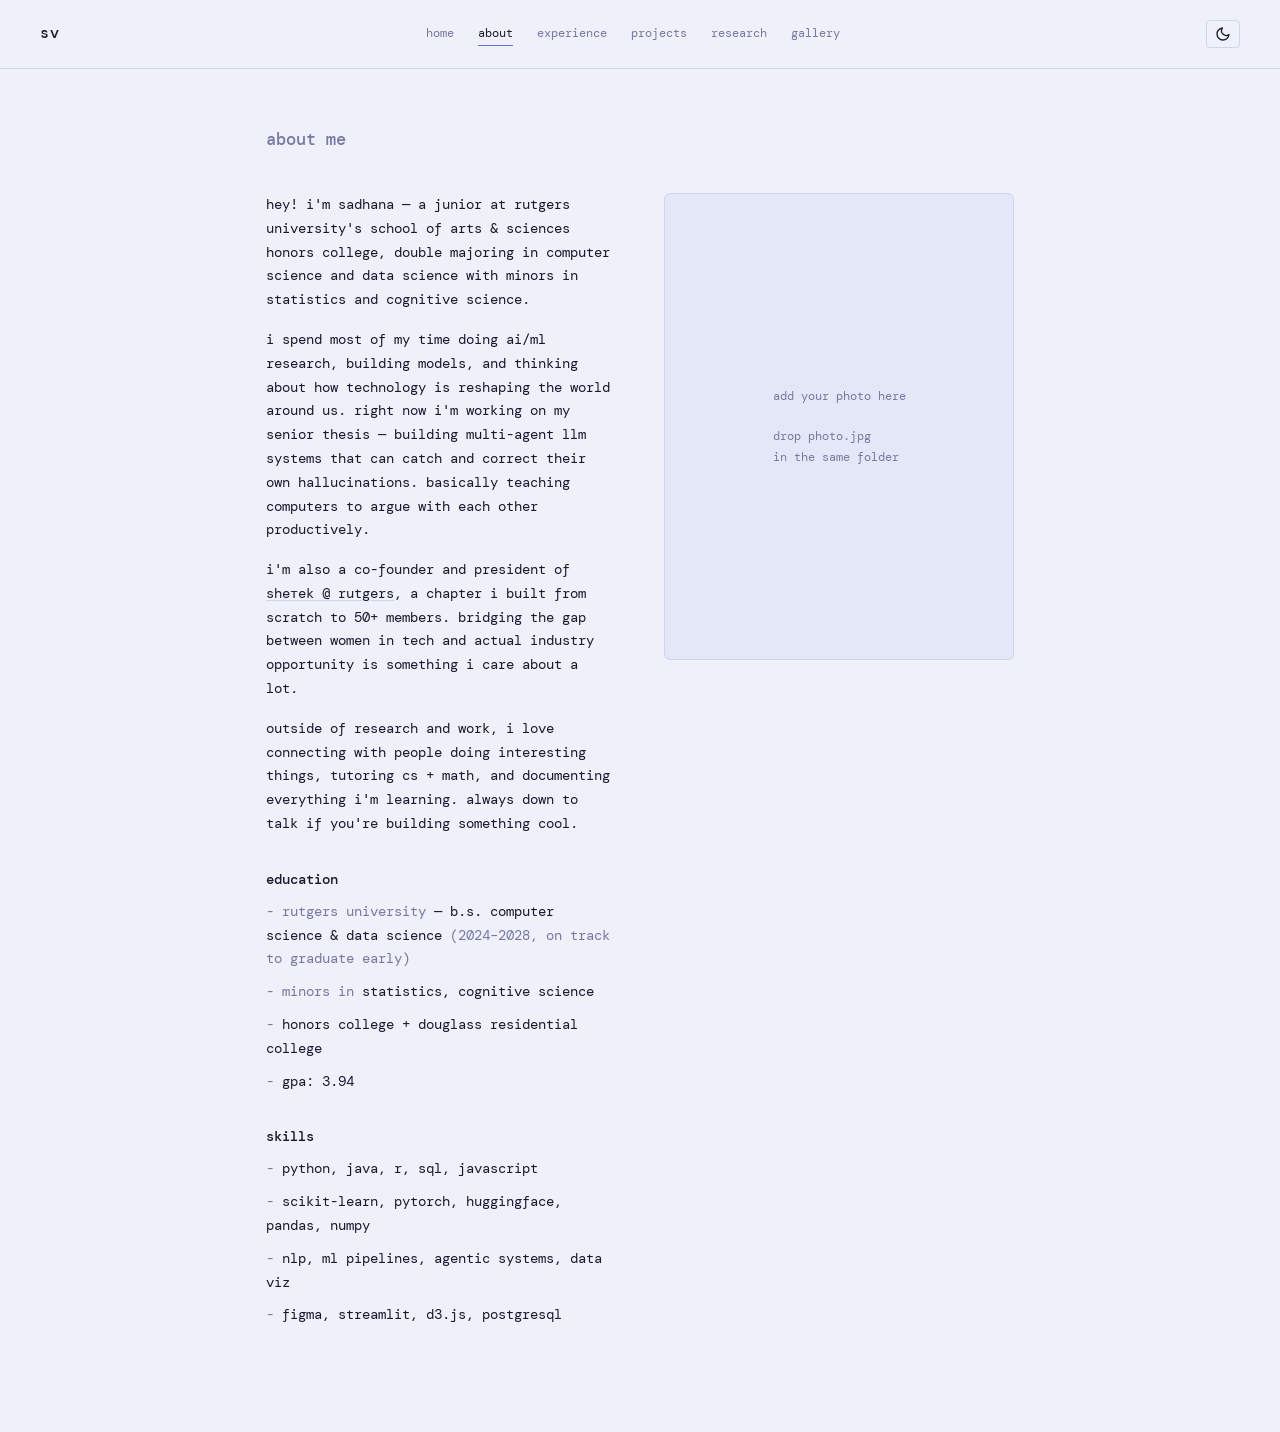
==== about.html @ 6a2e62a0 "Add files via upload" ====
<!DOCTYPE html>
<html lang="en" data-theme="light">
<head>
    <meta charset="UTF-8">
    <meta name="viewport" content="width=device-width, initial-scale=1.0">
    <title>about — sadhana vasanthakumar</title>
    <link rel="preconnect" href="https://fonts.googleapis.com">
    <link rel="preconnect" href="https://fonts.gstatic.com" crossorigin>
    <link href="https://fonts.googleapis.com/css2?family=DM+Mono:ital,wght@0,300;0,400;0,500;1,300;1,400&family=DM+Sans:ital,opsz,wght@0,9..40,300;0,9..40,400;1,9..40,300&display=swap" rel="stylesheet">
    <link rel="stylesheet" href="style.css">
</head>
<body>
    <nav>
        <div class="nav-left">
            <a href="index.html" class="nav-name">sv</a>
        </div>
        <div class="nav-links">
            <a href="index.html">home</a>
            <a href="about.html" class="active">about</a>
            <a href="experience.html">experience</a>
            <a href="projects.html">projects</a>
            <a href="research.html">research</a>
            <a href="gallery.html">gallery</a>
        </div>
        <button class="theme-toggle" onclick="toggleTheme()" aria-label="toggle dark mode">
            <svg id="moon-icon" xmlns="http://www.w3.org/2000/svg" width="16" height="16" viewBox="0 0 24 24" fill="none" stroke="currentColor" stroke-width="2" stroke-linecap="round" stroke-linejoin="round"><path d="M21 12.79A9 9 0 1 1 11.21 3 7 7 0 0 0 21 12.79z"></path></svg>
            <svg id="sun-icon" xmlns="http://www.w3.org/2000/svg" width="16" height="16" viewBox="0 0 24 24" fill="none" stroke="currentColor" stroke-width="2" stroke-linecap="round" stroke-linejoin="round" style="display:none"><circle cx="12" cy="12" r="5"></circle><line x1="12" y1="1" x2="12" y2="3"></line><line x1="12" y1="21" x2="12" y2="23"></line><line x1="4.22" y1="4.22" x2="5.64" y2="5.64"></line><line x1="18.36" y1="18.36" x2="19.78" y2="19.78"></line><line x1="1" y1="12" x2="3" y2="12"></line><line x1="21" y1="12" x2="23" y2="12"></line><line x1="4.22" y1="19.78" x2="5.64" y2="18.36"></line><line x1="18.36" y1="5.64" x2="19.78" y2="4.22"></line></svg>
        </button>
    </nav>

    <div class="page-main">
        <p class="page-title">about me</p>

        <div class="about-grid">
            <div class="about-text">
                <p>
                    hey! i'm sadhana — a junior at rutgers university's school of arts & sciences honors college, double majoring in computer science and data science with minors in statistics and cognitive science.
                </p>
                <p>
                    i spend most of my time doing ai/ml research, building models, and thinking about how technology is reshaping the world around us. right now i'm working on my senior thesis — building multi-agent llm systems that can catch and correct their own hallucinations. basically teaching computers to argue with each other productively.
                </p>
                <p>
                    i'm also a co-founder and president of <a href="https://shetek.org" target="_blank" rel="noopener">sheтek @ rutgers</a>, a chapter i built from scratch to 50+ members. bridging the gap between women in tech and actual industry opportunity is something i care about a lot.
                </p>
                <p>
                    outside of research and work, i love connecting with people doing interesting things, tutoring cs + math, and documenting everything i'm learning. always down to talk if you're building something cool.
                </p>

                <h2>education</h2>
                <ul>
                    <li><span class="dim">rutgers university</span> — b.s. computer science & data science <span class="dim">(2024–2028, on track to graduate early)</span></li>
                    <li><span class="dim">minors in</span> statistics, cognitive science</li>
                    <li>honors college + douglass residential college</li>
                    <li>gpa: 3.94</li>
                </ul>

                <h2>skills</h2>
                <ul>
                    <li>python, java, r, sql, javascript</li>
                    <li>scikit-learn, pytorch, huggingface, pandas, numpy</li>
                    <li>nlp, ml pipelines, agentic systems, data viz</li>
                    <li>figma, streamlit, d3.js, postgresql</li>
                </ul>
            </div>

            <div>
                <div class="about-photo">
                    <!-- replace src with your actual photo path -->
                    <span>add your photo here<br><br>drop photo.jpg<br>in the same folder</span>
                </div>
            </div>
        </div>
    </div>

    <script src="theme.js"></script>
</body>
</html>
---- style.css ----
/* ===== TOKENS ===== */
:root {
    --bg: #EEF0FA;
    --bg-secondary: #E4E7F7;
    --fg: #1a1a2e;
    --dim: #7878a0;
    --link: #1a1a2e;
    --accent: #6B6FD4;
    --hover-bg: #1a1a2e;
    --hover-fg: #EEF0FA;
    --border: #d0d4ee;
    --font-mono: 'DM Mono', 'Menlo', monospace;
    --font-sans: 'DM Sans', sans-serif;
    --tag-bg: #dde0f5;
}

[data-theme="dark"] {
    --bg: #181827;
    --bg-secondary: #22223a;
    --fg: #e8eaf6;
    --dim: #8080aa;
    --link: #e8eaf6;
    --accent: #9b9ef0;
    --hover-bg: #e8eaf6;
    --hover-fg: #181827;
    --border: #2e2e4a;
    --tag-bg: #2a2a44;
}

/* ===== RESET ===== */
*, *::before, *::after { box-sizing: border-box; }

html { font-size: 16px; height: 100%; scroll-behavior: smooth; }

body {
    background: var(--bg);
    color: var(--fg);
    font-family: var(--font-mono);
    font-size: clamp(0.72rem, 1.4vw, 0.88rem);
    line-height: 1.7;
    margin: 0;
    padding: 0;
    transition: background 0.3s ease, color 0.3s ease;
}

/* ===== NAV ===== */
nav {
    display: flex;
    align-items: center;
    justify-content: space-between;
    padding: 1.25rem 2.5rem;
    border-bottom: 1px solid var(--border);
    position: sticky;
    top: 0;
    background: var(--bg);
    z-index: 100;
    transition: background 0.3s ease;
}

.nav-name {
    font-weight: 500;
    font-size: 0.95rem;
    letter-spacing: 0.05em;
    color: var(--fg);
    text-decoration: none;
}

.nav-links {
    display: flex;
    gap: 1.5rem;
    flex-wrap: wrap;
}

.nav-links a {
    color: var(--dim);
    text-decoration: none;
    font-size: 0.78rem;
    transition: color 0.15s ease;
    position: relative;
}

.nav-links a::after {
    content: '';
    position: absolute;
    bottom: -2px;
    left: 0;
    width: 0;
    height: 1px;
    background: var(--accent);
    transition: width 0.2s ease;
}

.nav-links a:hover,
.nav-links a.active {
    color: var(--fg);
}

.nav-links a:hover::after,
.nav-links a.active::after {
    width: 100%;
}

.theme-toggle {
    background: none;
    border: 1px solid var(--border);
    color: var(--fg);
    cursor: pointer;
    padding: 0.3rem 0.5rem;
    border-radius: 4px;
    display: flex;
    align-items: center;
    transition: border-color 0.2s, background 0.2s;
}

.theme-toggle:hover {
    background: var(--bg-secondary);
}

/* ===== MAIN ===== */
main {
    width: fit-content;
    max-width: min(680px, 90vw);
    margin: 0 auto;
    padding: 4rem 1rem 6rem;
}

h1 {
    font-weight: 500;
    font-size: clamp(1rem, 2vw, 1.15rem);
    margin: 0 0 0.6rem 0;
    letter-spacing: 0.01em;
}

h2 {
    font-weight: 500;
    font-size: inherit;
    margin: 2rem 0 0.5rem;
}

p {
    margin: 0 0 0.9rem;
}

ul {
    list-style: none;
    padding: 0;
    margin: 0;
}

li {
    margin-bottom: 0.55rem;
    padding-left: 0;
}

li::before {
    content: "- ";
    color: var(--dim);
}

/* ===== LINKS ===== */
a {
    color: var(--link);
    text-decoration: underline;
    text-underline-offset: 2px;
    text-decoration-color: var(--border);
    transition: background 0.15s, color 0.15s, text-decoration-color 0.15s;
    position: relative;
}

a:hover {
    background: var(--hover-bg);
    color: var(--hover-fg);
    text-decoration: none;
    border-radius: 2px;
    padding: 0 2px;
    margin: 0 -2px;
}

/* ===== TOOLTIP ===== */
[data-tooltip] {
    position: relative;
}

[data-tooltip]::after {
    content: attr(data-tooltip);
    position: absolute;
    bottom: calc(100% + 6px);
    left: 50%;
    transform: translateX(-50%);
    background: var(--hover-bg);
    color: var(--hover-fg);
    padding: 0.2rem 0.55rem;
    font-size: 0.68rem;
    white-space: nowrap;
    border-radius: 3px;
    opacity: 0;
    pointer-events: none;
    transition: opacity 0.18s ease, transform 0.18s ease;
    transform: translateX(-50%) translateY(4px);
    z-index: 10;
}

[data-tooltip]:hover::after {
    opacity: 1;
    transform: translateX(-50%) translateY(0);
}

/* ===== SOCIAL ICONS ===== */
.social-links {
    display: flex;
    gap: 1rem;
    margin-bottom: 1.6rem;
    align-items: center;
}

.social-links a {
    color: var(--dim);
    text-decoration: none;
    display: flex;
    align-items: center;
    padding: 0;
    margin: 0;
    transition: color 0.15s;
}

.social-links a:hover {
    color: var(--fg);
    background: none;
    padding: 0;
    margin: 0;
}

/* ===== DIM ===== */
.dim {
    color: var(--dim);
}

.dim a {
    color: var(--dim);
    text-decoration-color: transparent;
}

.dim a:hover {
    background: var(--hover-bg);
    color: var(--hover-fg);
}

/* ===== SELECTION ===== */
::selection {
    background: var(--fg);
    color: var(--bg);
}

/* ===== PAGE SECTIONS (for inner pages) ===== */
.page-main {
    max-width: min(780px, 90vw);
    margin: 0 auto;
    padding: 3.5rem 1rem 6rem;
}

.page-title {
    font-size: clamp(0.9rem, 2vw, 1.05rem);
    font-weight: 500;
    margin: 0 0 2.5rem;
    color: var(--dim);
}

/* ===== EXPERIENCE CARDS ===== */
.exp-list {
    display: flex;
    flex-direction: column;
    gap: 2.5rem;
}

.exp-item {
    border-left: 2px solid var(--border);
    padding-left: 1.2rem;
    transition: border-color 0.2s;
}

.exp-item:hover {
    border-color: var(--accent);
}

.exp-header {
    display: flex;
    justify-content: space-between;
    align-items: baseline;
    flex-wrap: wrap;
    gap: 0.5rem;
    margin-bottom: 0.25rem;
}

.exp-role {
    font-weight: 500;
    font-size: inherit;
}

.exp-date {
    color: var(--dim);
    font-size: 0.75rem;
}

.exp-org {
    color: var(--dim);
    margin-bottom: 0.5rem;
    font-size: 0.82rem;
}

.exp-desc {
    font-size: 0.82rem;
    line-height: 1.65;
    color: var(--fg);
    opacity: 0.85;
}

/* ===== TAGS ===== */
.tags {
    display: flex;
    flex-wrap: wrap;
    gap: 0.4rem;
    margin-top: 0.6rem;
}

.tag {
    background: var(--tag-bg);
    color: var(--dim);
    padding: 0.15rem 0.5rem;
    border-radius: 3px;
    font-size: 0.68rem;
}

/* ===== PROJECT CARDS ===== */
.project-grid {
    display: grid;
    grid-template-columns: repeat(auto-fill, minmax(300px, 1fr));
    gap: 1.5rem;
    margin-top: 1rem;
}

.project-card {
    border: 1px solid var(--border);
    padding: 1.2rem 1.3rem;
    border-radius: 6px;
    transition: border-color 0.2s, transform 0.2s;
    background: var(--bg);
}

.project-card:hover {
    border-color: var(--accent);
    transform: translateY(-2px);
}

.project-card h3 {
    font-size: inherit;
    font-weight: 500;
    margin: 0 0 0.4rem;
}

.project-card h3 a {
    text-decoration: none;
    color: var(--fg);
}

.project-card h3 a:hover {
    background: none;
    color: var(--accent);
    padding: 0;
    margin: 0;
}

.project-card p {
    color: var(--dim);
    font-size: 0.8rem;
    margin: 0 0 0.8rem;
    line-height: 1.6;
}

/* ===== RESEARCH ===== */
.research-item {
    margin-bottom: 2.5rem;
    padding-bottom: 2.5rem;
    border-bottom: 1px solid var(--border);
}

.research-item:last-child {
    border-bottom: none;
}

.research-item h3 {
    font-size: inherit;
    font-weight: 500;
    margin: 0 0 0.3rem;
}

.research-item .venue {
    color: var(--accent);
    font-size: 0.78rem;
    margin-bottom: 0.5rem;
}

.research-item p {
    font-size: 0.82rem;
    color: var(--dim);
    margin: 0 0 0.7rem;
}

/* ===== GALLERY ===== */
.gallery-grid {
    display: grid;
    grid-template-columns: repeat(auto-fill, minmax(220px, 1fr));
    gap: 1rem;
    margin-top: 1rem;
}

.gallery-item {
    aspect-ratio: 1;
    background: var(--bg-secondary);
    border-radius: 5px;
    border: 1px solid var(--border);
    overflow: hidden;
    position: relative;
    transition: transform 0.2s;
}

.gallery-item:hover {
    transform: scale(1.02);
}

.gallery-item img {
    width: 100%;
    height: 100%;
    object-fit: cover;
}

.gallery-placeholder {
    width: 100%;
    height: 100%;
    display: flex;
    align-items: center;
    justify-content: center;
    color: var(--dim);
    font-size: 0.75rem;
    text-align: center;
    padding: 1rem;
}

/* ===== ABOUT PAGE ===== */
.about-grid {
    display: grid;
    grid-template-columns: 1fr 1fr;
    gap: 3rem;
    align-items: start;
}

@media (max-width: 600px) {
    .about-grid {
        grid-template-columns: 1fr;
    }
    nav {
        padding: 1rem 1.2rem;
    }
    .nav-links {
        gap: 0.9rem;
    }
}

.about-text p {
    margin-bottom: 1rem;
    font-size: 0.85rem;
    line-height: 1.75;
}

.about-photo {
    background: var(--bg-secondary);
    border: 1px solid var(--border);
    border-radius: 6px;
    aspect-ratio: 3/4;
    display: flex;
    align-items: center;
    justify-content: center;
    color: var(--dim);
    font-size: 0.75rem;
}

.about-photo img {
    width: 100%;
    height: 100%;
    object-fit: cover;
    border-radius: 6px;
}

/* ===== FADE IN ===== */
@keyframes fadeUp {
    from { opacity: 0; transform: translateY(12px); }
    to { opacity: 1; transform: translateY(0); }
}

main, .page-main {
    animation: fadeUp 0.4s ease forwards;
}
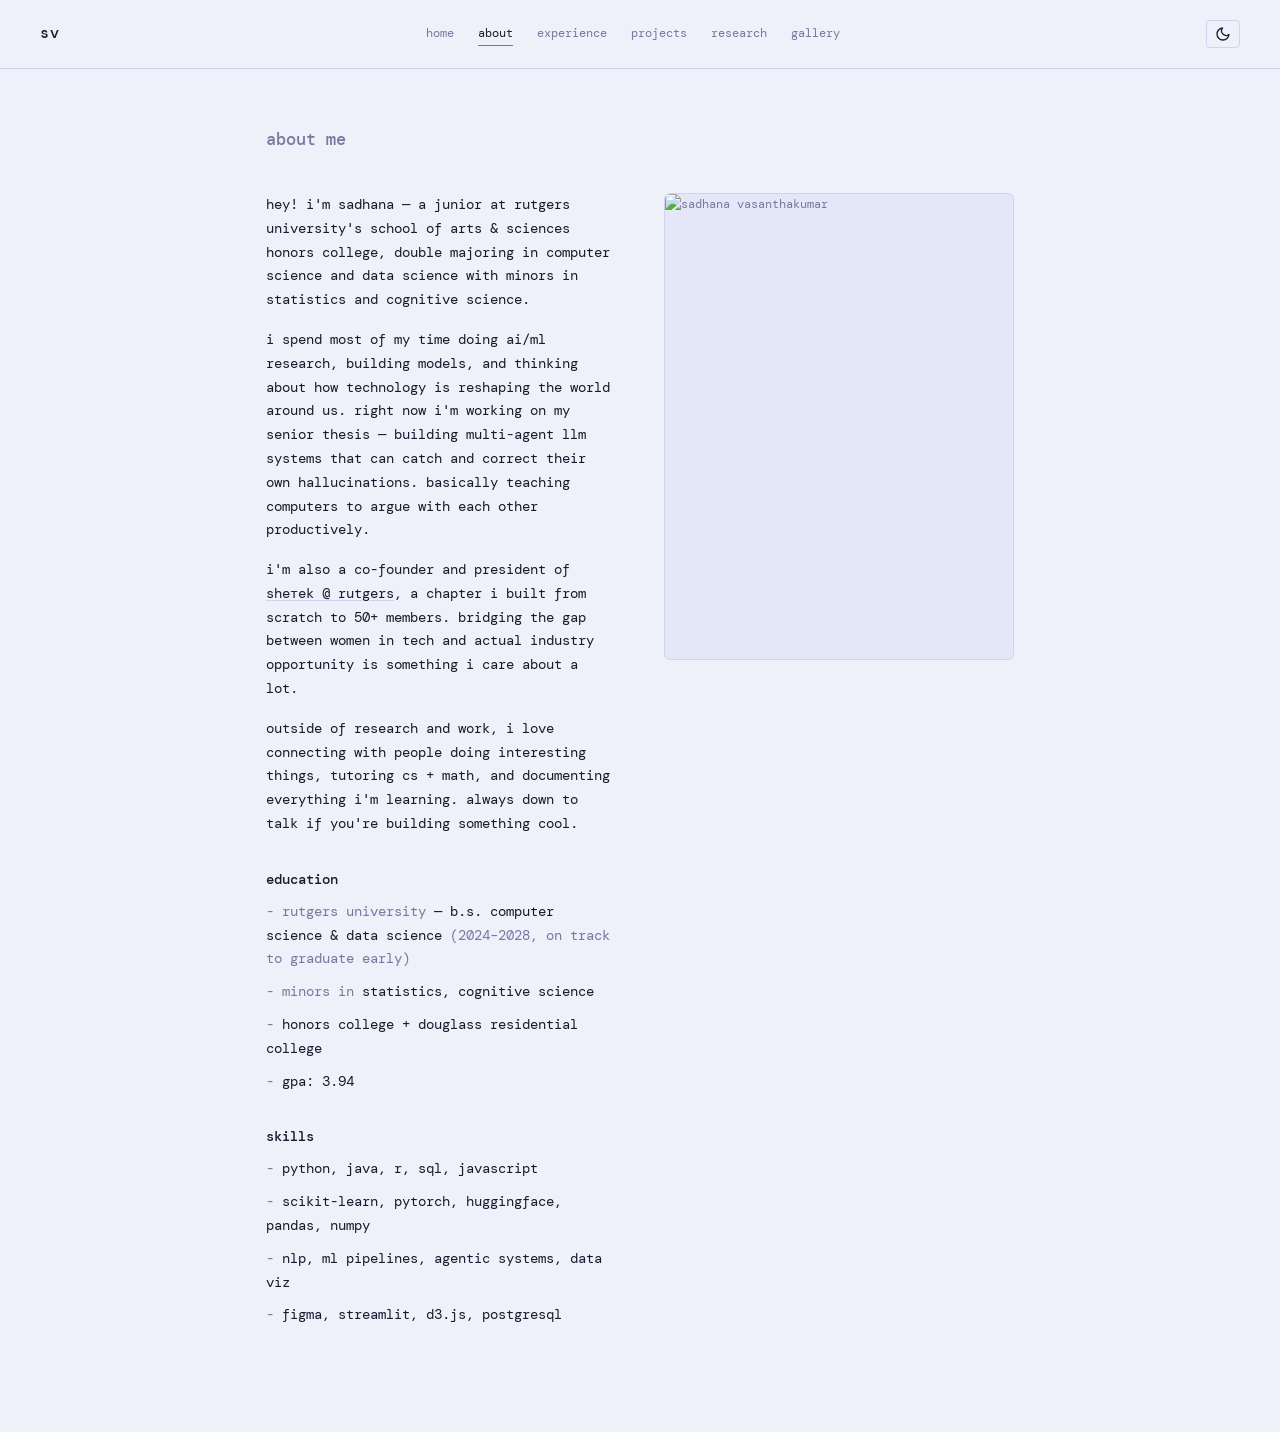
==== commit e6bde498: "image" ====
--- a/about.html
+++ b/about.html
@@ -66,7 +66,7 @@
             <div>
                 <div class="about-photo">
                     <!-- replace src with your actual photo path -->
-                    <span>add your photo here<br><br>drop photo.jpg<br>in the same folder</span>
+                    <img src="photo.jpg" alt="sadhana vasanthakumar">
                 </div>
             </div>
         </div>
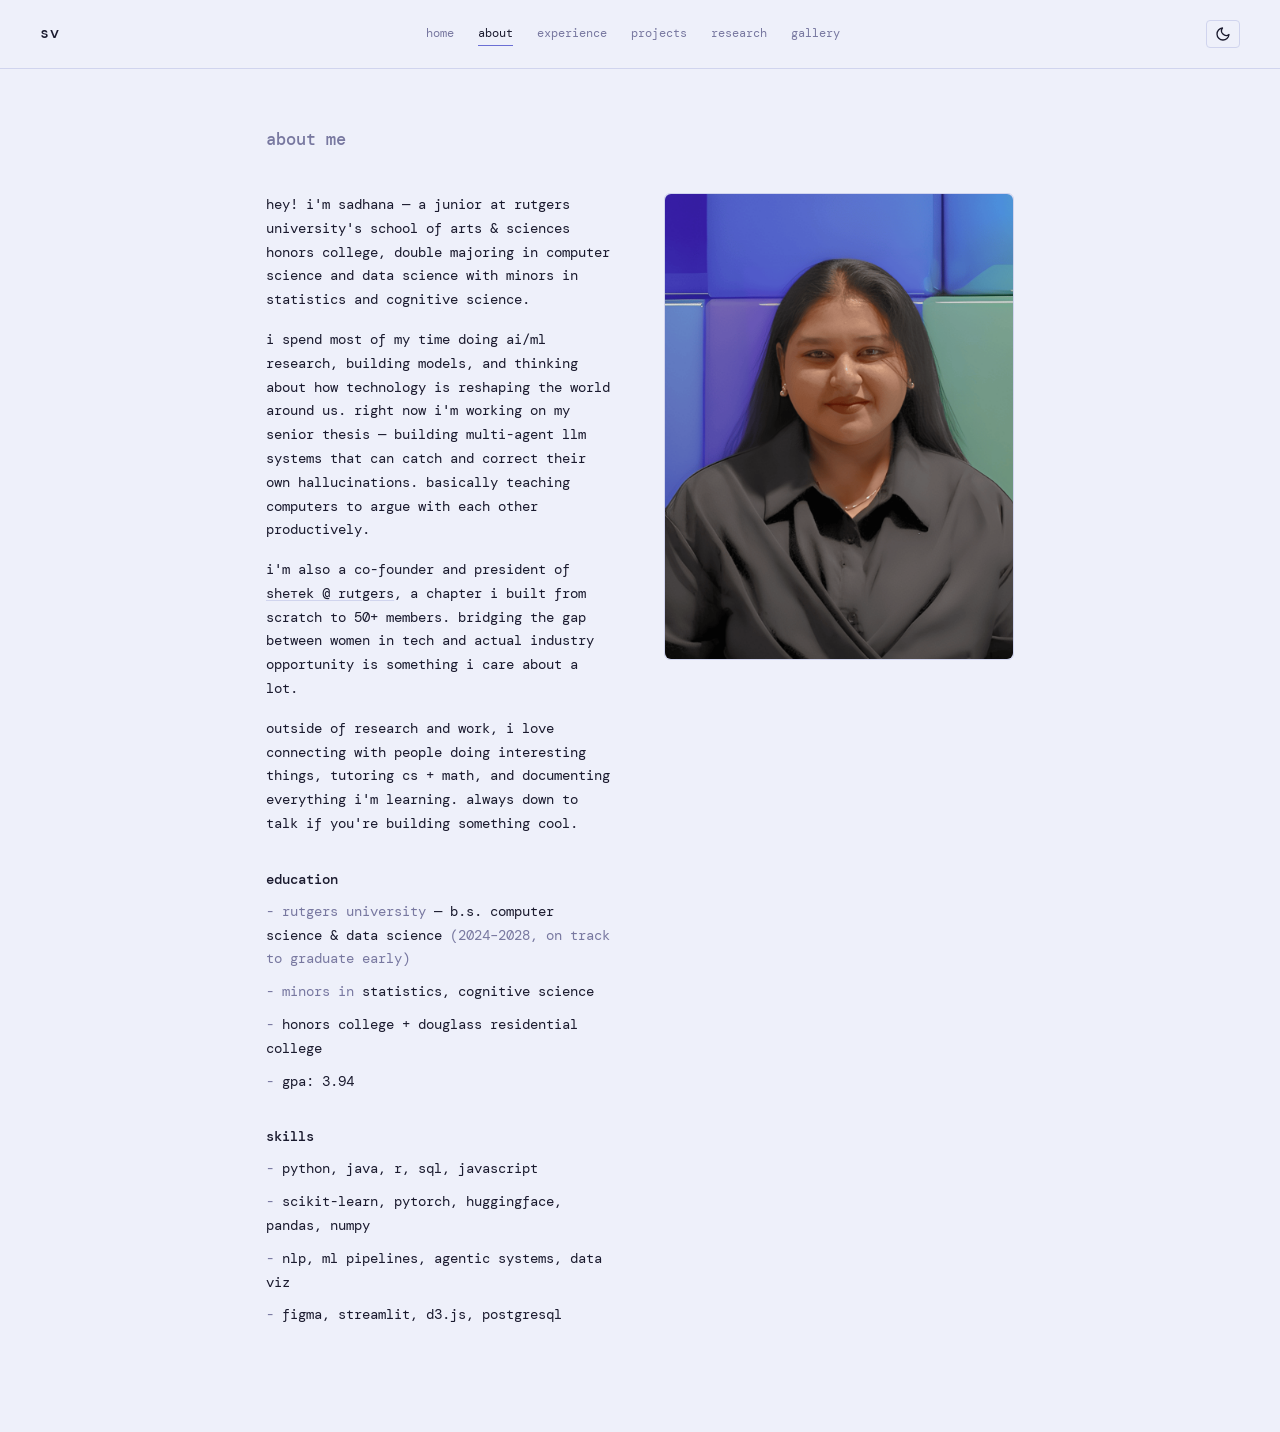
==== commit efcb50ab: "image" ====
--- a/about.html
+++ b/about.html
@@ -66,7 +66,7 @@
             <div>
                 <div class="about-photo">
                     <!-- replace src with your actual photo path -->
-                    <img src="photo.jpg" alt="sadhana vasanthakumar">
+                    <img src="photo.png" alt="sadhana vasanthakumar">
                 </div>
             </div>
         </div>
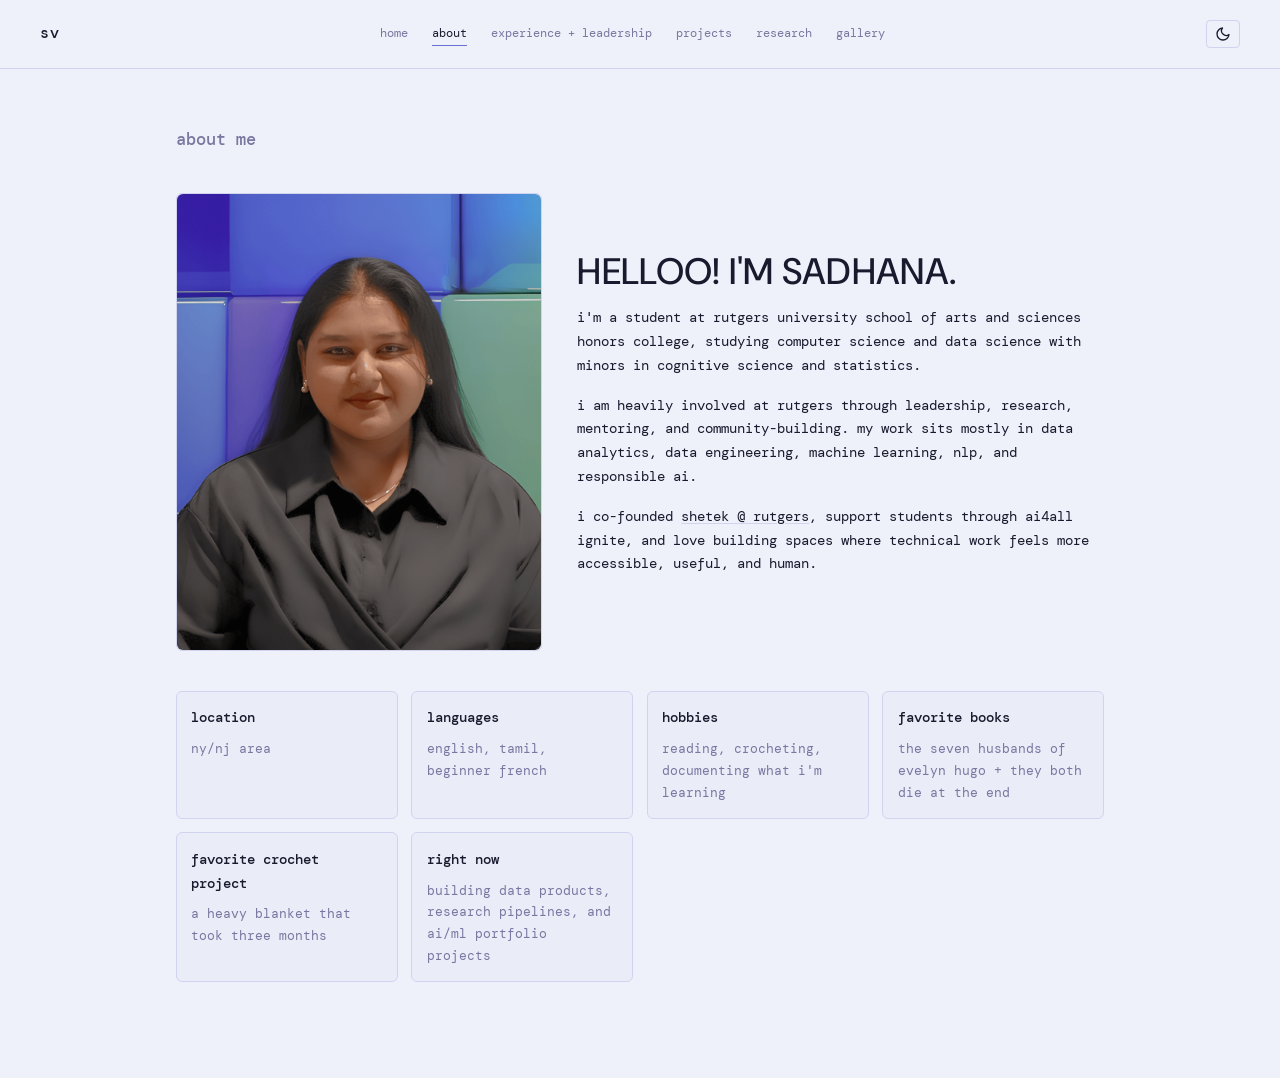
==== commit 384f79a7: "Add files via upload" ====
--- a/about.html
+++ b/about.html
@@ -3,10 +3,11 @@
 <head>
     <meta charset="UTF-8">
     <meta name="viewport" content="width=device-width, initial-scale=1.0">
-    <title>about — sadhana vasanthakumar</title>
+    <title>about - sadhana vasanthakumar</title>
+    <link rel="icon" type="image/png" href="./icon.png">
     <link rel="preconnect" href="https://fonts.googleapis.com">
     <link rel="preconnect" href="https://fonts.gstatic.com" crossorigin>
-    <link href="https://fonts.googleapis.com/css2?family=DM+Mono:ital,wght@0,300;0,400;0,500;1,300;1,400&family=DM+Sans:ital,opsz,wght@0,9..40,300;0,9..40,400;1,9..40,300&display=swap" rel="stylesheet">
+    <link href="https://fonts.googleapis.com/css2?family=DM+Mono:ital,wght@0,300;0,400;0,500;1,300;1,400&family=DM+Sans:ital,opsz,wght@0,9..40,300;0,9..40,400;0,9..40,500;1,9..40,300&display=swap" rel="stylesheet">
     <link rel="stylesheet" href="style.css">
 </head>
 <body>
@@ -17,7 +18,7 @@
         <div class="nav-links">
             <a href="index.html">home</a>
             <a href="about.html" class="active">about</a>
-            <a href="experience.html">experience</a>
+            <a href="experience.html">experience + leadership</a>
             <a href="projects.html">projects</a>
             <a href="research.html">research</a>
             <a href="gallery.html">gallery</a>
@@ -28,48 +29,54 @@
         </button>
     </nav>
 
-    <div class="page-main">
+    <div class="page-main about-page">
         <p class="page-title">about me</p>
 
         <div class="about-grid">
+            <div class="about-photo">
+                <img src="photo.png" alt="sadhana vasanthakumar">
+            </div>
+
             <div class="about-text">
+                <h1>HELLOO! I'M SADHANA.</h1>
                 <p>
-                    hey! i'm sadhana — a junior at rutgers university's school of arts & sciences honors college, double majoring in computer science and data science with minors in statistics and cognitive science.
+                    i'm a student at rutgers university school of arts and sciences honors college, studying computer science and data science with minors in cognitive science and statistics.
                 </p>
                 <p>
-                    i spend most of my time doing ai/ml research, building models, and thinking about how technology is reshaping the world around us. right now i'm working on my senior thesis — building multi-agent llm systems that can catch and correct their own hallucinations. basically teaching computers to argue with each other productively.
+                    i am heavily involved at rutgers through leadership, research, mentoring, and community-building. my work sits mostly in data analytics, data engineering, machine learning, nlp, and responsible ai.
                 </p>
                 <p>
-                    i'm also a co-founder and president of <a href="https://shetek.org" target="_blank" rel="noopener">sheтek @ rutgers</a>, a chapter i built from scratch to 50+ members. bridging the gap between women in tech and actual industry opportunity is something i care about a lot.
+                    i co-founded <a href="https://shetek.org" target="_blank" rel="noopener">shetek @ rutgers</a>, support students through ai4all ignite, and love building spaces where technical work feels more accessible, useful, and human.
                 </p>
-                <p>
-                    outside of research and work, i love connecting with people doing interesting things, tutoring cs + math, and documenting everything i'm learning. always down to talk if you're building something cool.
-                </p>
-
-                <h2>education</h2>
-                <ul>
-                    <li><span class="dim">rutgers university</span> — b.s. computer science & data science <span class="dim">(2024–2028, on track to graduate early)</span></li>
-                    <li><span class="dim">minors in</span> statistics, cognitive science</li>
-                    <li>honors college + douglass residential college</li>
-                    <li>gpa: 3.94</li>
-                </ul>
-
-                <h2>skills</h2>
-                <ul>
-                    <li>python, java, r, sql, javascript</li>
-                    <li>scikit-learn, pytorch, huggingface, pandas, numpy</li>
-                    <li>nlp, ml pipelines, agentic systems, data viz</li>
-                    <li>figma, streamlit, d3.js, postgresql</li>
-                </ul>
-            </div>
-
-            <div>
-                <div class="about-photo">
-                    <!-- replace src with your actual photo path -->
-                    <img src="photo.png" alt="sadhana vasanthakumar">
-                </div>
             </div>
         </div>
+
+        <section class="info-board">
+            <div>
+                <h2>location</h2>
+                <p>ny/nj area</p>
+            </div>
+            <div>
+                <h2>languages</h2>
+                <p>english, tamil, beginner french</p>
+            </div>
+            <div>
+                <h2>hobbies</h2>
+                <p>reading, crocheting, documenting what i'm learning</p>
+            </div>
+            <div>
+                <h2>favorite books</h2>
+                <p>the seven husbands of evelyn hugo + they both die at the end</p>
+            </div>
+            <div>
+                <h2>favorite crochet project</h2>
+                <p>a heavy blanket that took three months</p>
+            </div>
+            <div>
+                <h2>right now</h2>
+                <p>building data products, research pipelines, and ai/ml portfolio projects</p>
+            </div>
+        </section>
     </div>
 
     <script src="theme.js"></script>
--- a/style.css
+++ b/style.css
@@ -377,32 +377,260 @@
 }
 
 /* ===== RESEARCH ===== */
+.research-intro {
+    max-width: 620px;
+    margin: -1.2rem 0 2.2rem;
+}
+
+.research-intro p {
+    color: var(--dim);
+    font-size: 0.84rem;
+    line-height: 1.75;
+}
+
+.research-timeline {
+    position: relative;
+    display: flex;
+    flex-direction: column;
+    gap: 1.35rem;
+    padding-left: 1.45rem;
+}
+
+.research-timeline::before {
+    content: '';
+    position: absolute;
+    top: 0.35rem;
+    bottom: 0.35rem;
+    left: 0.35rem;
+    width: 1px;
+    background: linear-gradient(to bottom, transparent, var(--accent) 9%, var(--border) 88%, transparent);
+}
+
 .research-item {
-    margin-bottom: 2.5rem;
-    padding-bottom: 2.5rem;
-    border-bottom: 1px solid var(--border);
-}
-
-.research-item:last-child {
-    border-bottom: none;
+    position: relative;
+}
+
+.research-item::before {
+    content: '';
+    position: absolute;
+    top: 0.55rem;
+    left: -1.32rem;
+    width: 0.58rem;
+    height: 0.58rem;
+    border: 1px solid var(--accent);
+    border-radius: 50%;
+    background: var(--bg);
+    box-shadow: 0 0 0 5px var(--bg);
+    transition: background 0.2s ease, transform 0.2s ease;
+}
+
+.research-item:hover::before {
+    background: var(--accent);
+    transform: scale(1.18);
+}
+
+.research-date {
+    color: var(--accent);
+    font-size: 0.68rem;
+    letter-spacing: 0.04em;
+    margin: 0 0 0.45rem;
+}
+
+.research-card {
+    display: grid;
+    grid-template-columns: minmax(92px, 0.42fr) minmax(0, 1fr);
+    gap: 1rem;
+    align-items: stretch;
+    border: 1px solid var(--border);
+    border-radius: 8px;
+    background: color-mix(in srgb, var(--bg) 84%, var(--bg-secondary));
+    padding: 0.95rem;
+    overflow: hidden;
+    transition: border-color 0.2s ease, transform 0.2s ease, box-shadow 0.2s ease;
+}
+
+.research-card:hover {
+    border-color: var(--accent);
+    transform: translateY(-3px);
+    box-shadow: 0 16px 30px rgba(26, 26, 46, 0.08);
+}
+
+[data-theme="dark"] .research-card:hover {
+    box-shadow: 0 16px 30px rgba(0, 0, 0, 0.22);
+}
+
+.research-visual {
+    min-height: 132px;
+    border-radius: 6px;
+    border: 1px solid var(--border);
+    background:
+        linear-gradient(145deg, color-mix(in srgb, var(--accent) 20%, transparent), transparent 55%),
+        var(--bg-secondary);
+    display: flex;
+    align-items: center;
+    justify-content: center;
+    position: relative;
+    overflow: hidden;
+}
+
+.research-visual::after {
+    content: '';
+    position: absolute;
+    inset: auto -20% -35% 18%;
+    height: 58%;
+    border-radius: 50%;
+    background: color-mix(in srgb, var(--accent) 18%, transparent);
+    transition: transform 0.25s ease, opacity 0.25s ease;
+}
+
+.research-card:hover .research-visual::after {
+    transform: translateY(-10px) scale(1.08);
+    opacity: 0.85;
+}
+
+.research-visual svg {
+    width: min(78%, 104px);
+    height: auto;
+    position: relative;
+    z-index: 1;
+    fill: none;
+    stroke: var(--fg);
+    stroke-width: 4;
+    stroke-linecap: round;
+    stroke-linejoin: round;
+    opacity: 0.82;
+    transition: transform 0.25s ease, stroke 0.25s ease;
+}
+
+.research-card:hover .research-visual svg {
+    stroke: var(--accent);
+    transform: translateY(-3px) scale(1.04);
+}
+
+.research-content {
+    min-width: 0;
+}
+
+.research-kicker {
+    color: var(--dim);
+    font-size: 0.68rem;
+    letter-spacing: 0.03em;
+    margin: 0 0 0.2rem;
 }
 
 .research-item h3 {
-    font-size: inherit;
+    font-size: clamp(0.92rem, 1.9vw, 1.05rem);
     font-weight: 500;
-    margin: 0 0 0.3rem;
+    margin: 0 0 0.2rem;
+    line-height: 1.35;
 }
 
 .research-item .venue {
     color: var(--accent);
-    font-size: 0.78rem;
-    margin-bottom: 0.5rem;
+    font-size: 0.76rem;
+    margin-bottom: 0.55rem;
 }
 
 .research-item p {
-    font-size: 0.82rem;
+    font-size: 0.8rem;
     color: var(--dim);
     margin: 0 0 0.7rem;
+    line-height: 1.66;
+}
+
+.research-hover {
+    max-height: 0;
+    overflow: hidden;
+    color: var(--fg);
+    font-size: 0.73rem;
+    opacity: 0;
+    border-left: 2px solid var(--accent);
+    padding-left: 0.65rem;
+    margin: 0;
+    transition: max-height 0.28s ease, opacity 0.2s ease, margin 0.2s ease;
+}
+
+.research-card:hover .research-hover,
+.research-card:focus-within .research-hover {
+    max-height: 4rem;
+    opacity: 0.82;
+    margin: 0.15rem 0 0.85rem;
+}
+
+.robot-visual {
+    background:
+        linear-gradient(145deg, rgba(107, 111, 212, 0.2), transparent 56%),
+        linear-gradient(35deg, transparent 0 42%, rgba(107, 111, 212, 0.12) 42% 45%, transparent 45%),
+        var(--bg-secondary);
+}
+
+.fairness-visual {
+    background:
+        radial-gradient(circle at 72% 28%, rgba(107, 111, 212, 0.22), transparent 26%),
+        var(--bg-secondary);
+}
+
+.education-visual {
+    background:
+        linear-gradient(180deg, rgba(107, 111, 212, 0.16), transparent),
+        repeating-linear-gradient(0deg, transparent 0 13px, rgba(107, 111, 212, 0.09) 13px 14px),
+        var(--bg-secondary);
+}
+
+.art-visual {
+    background:
+        radial-gradient(circle at 50% 48%, rgba(107, 111, 212, 0.2), transparent 36%),
+        conic-gradient(from 130deg, transparent, rgba(107, 111, 212, 0.13), transparent 55%),
+        var(--bg-secondary);
+}
+
+.language-visual {
+    background:
+        linear-gradient(120deg, rgba(107, 111, 212, 0.18), transparent 48%),
+        repeating-linear-gradient(90deg, transparent 0 15px, rgba(107, 111, 212, 0.08) 15px 16px),
+        var(--bg-secondary);
+}
+
+.market-visual {
+    background:
+        linear-gradient(160deg, rgba(107, 111, 212, 0.18), transparent 45%),
+        repeating-linear-gradient(90deg, transparent 0 18px, rgba(107, 111, 212, 0.08) 18px 19px),
+        var(--bg-secondary);
+}
+
+.review-visual {
+    background:
+        linear-gradient(145deg, rgba(107, 111, 212, 0.16), transparent 56%),
+        repeating-linear-gradient(0deg, transparent 0 16px, rgba(107, 111, 212, 0.08) 16px 17px),
+        var(--bg-secondary);
+}
+
+@media (max-width: 700px) {
+    .research-timeline {
+        padding-left: 1rem;
+    }
+
+    .research-timeline::before {
+        left: 0.15rem;
+    }
+
+    .research-item::before {
+        left: -1.12rem;
+    }
+
+    .research-card {
+        grid-template-columns: 1fr;
+        gap: 0.85rem;
+    }
+
+    .research-visual {
+        min-height: 118px;
+        aspect-ratio: 16 / 9;
+    }
+
+    .research-card:hover {
+        transform: translateY(-2px);
+    }
 }
 
 /* ===== GALLERY ===== */
@@ -499,3 +727,343 @@
 main, .page-main {
     animation: fadeUp 0.4s ease forwards;
 }
+
+/* ===== 2026 CONTENT REFRESH ===== */
+.home-main {
+    width: min(920px, 92vw);
+    max-width: none;
+}
+
+.wide-page {
+    max-width: min(1040px, 92vw);
+}
+
+.home-hero {
+    padding: 0.25rem 0 1.5rem;
+}
+
+.eyebrow {
+    color: var(--accent);
+    font-size: 0.72rem;
+    margin-bottom: 0.35rem;
+}
+
+.home-hero h1,
+.about-text h1 {
+    font-family: var(--font-sans);
+    font-size: clamp(2.25rem, 7vw, 5.5rem);
+    font-weight: 500;
+    line-height: 0.95;
+    margin: 0 0 1rem;
+}
+
+.about-text h1 {
+    font-size: clamp(1.45rem, 3vw, 2.3rem);
+    line-height: 1.05;
+}
+
+.home-bio {
+    max-width: 720px;
+    font-size: clamp(0.9rem, 1.5vw, 1rem);
+    color: var(--fg);
+}
+
+.home-links,
+.tab-bar {
+    display: flex;
+    flex-wrap: wrap;
+    gap: 0.55rem;
+    margin: 1.35rem 0 0;
+}
+
+.home-links a,
+.tab-bar a,
+.ghost-link {
+    border: 1px solid var(--border);
+    border-radius: 999px;
+    color: var(--fg);
+    font-size: 0.72rem;
+    padding: 0.32rem 0.75rem;
+    text-decoration: none;
+}
+
+.home-links a:hover,
+.tab-bar a:hover,
+.ghost-link:hover {
+    border-color: var(--accent);
+    background: var(--hover-bg);
+    color: var(--hover-fg);
+    margin: 0;
+    padding: 0.32rem 0.75rem;
+}
+
+.home-panel,
+.section-block {
+    margin-top: 2.7rem;
+}
+
+.home-panel h2,
+.section-block h2 {
+    color: var(--dim);
+    font-size: 0.78rem;
+    margin-bottom: 0.8rem;
+}
+
+.mini-grid {
+    display: grid;
+    grid-template-columns: repeat(2, minmax(0, 1fr));
+    gap: 1rem;
+}
+
+.mini-grid div,
+.award-card {
+    border-left: 2px solid var(--accent);
+    background: color-mix(in srgb, var(--bg-secondary) 58%, transparent);
+    padding: 0.8rem 0.95rem;
+}
+
+.mini-grid strong,
+.mini-grid span {
+    display: block;
+}
+
+.mini-grid span {
+    color: var(--dim);
+    margin-top: 0.25rem;
+}
+
+.compact-list.two-col {
+    columns: 2;
+    column-gap: 2rem;
+}
+
+.skill-cloud {
+    display: flex;
+    flex-wrap: wrap;
+    gap: 0.45rem;
+}
+
+.skill-cloud span {
+    background: var(--tag-bg);
+    border: 1px solid var(--border);
+    border-radius: 999px;
+    color: var(--fg);
+    font-size: 0.7rem;
+    padding: 0.2rem 0.55rem;
+}
+
+.about-page {
+    max-width: min(960px, 92vw);
+}
+
+.about-page .about-grid {
+    grid-template-columns: minmax(240px, 0.82fr) minmax(0, 1.18fr);
+    gap: 2.2rem;
+    align-items: stretch;
+}
+
+.about-page .about-photo {
+    aspect-ratio: 4 / 5;
+    min-height: 420px;
+}
+
+.about-text {
+    align-self: center;
+}
+
+.info-board,
+.award-grid {
+    display: grid;
+    grid-template-columns: repeat(auto-fit, minmax(220px, 1fr));
+    gap: 0.85rem;
+    margin-top: 2.5rem;
+}
+
+.info-board div {
+    border: 1px solid var(--border);
+    border-radius: 6px;
+    padding: 0.9rem;
+    background: color-mix(in srgb, var(--bg-secondary) 45%, transparent);
+}
+
+.info-board h2 {
+    margin-top: 0;
+}
+
+.info-board p {
+    color: var(--dim);
+    font-size: 0.8rem;
+    margin: 0;
+}
+
+.side-jump {
+    position: fixed;
+    top: 45%;
+    left: 1.2rem;
+    display: flex;
+    flex-direction: column;
+    gap: 0.45rem;
+    z-index: 60;
+}
+
+.side-jump a {
+    border-left: 3px solid var(--border);
+    color: var(--dim);
+    font-size: 0.68rem;
+    padding: 0.15rem 0 0.15rem 0.5rem;
+    text-decoration: none;
+}
+
+.side-jump a:hover {
+    border-color: var(--accent);
+    background: transparent;
+    color: var(--fg);
+    margin: 0;
+    padding: 0.15rem 0 0.15rem 0.5rem;
+}
+
+.exp-item {
+    background: color-mix(in srgb, var(--bg-secondary) 35%, transparent);
+    border: 1px solid var(--border);
+    border-left: 3px solid var(--border);
+    border-radius: 8px;
+    padding: 1rem 1.1rem;
+}
+
+.exp-role {
+    font-family: var(--font-sans);
+    font-size: clamp(1rem, 1.8vw, 1.2rem);
+    letter-spacing: 0;
+}
+
+.exp-desc {
+    max-width: 880px;
+}
+
+.page-heading-row {
+    align-items: baseline;
+    display: flex;
+    justify-content: space-between;
+    gap: 1rem;
+}
+
+.project-grid {
+    grid-template-columns: repeat(auto-fill, minmax(280px, 1fr));
+}
+
+.project-card {
+    min-height: 235px;
+    display: flex;
+    flex-direction: column;
+}
+
+.project-card .tags {
+    margin-top: auto;
+}
+
+.project-card.featured {
+    border-color: color-mix(in srgb, var(--accent) 55%, var(--border));
+}
+
+.project-topline {
+    display: flex;
+    justify-content: space-between;
+    gap: 0.6rem;
+    color: var(--accent);
+    font-size: 0.66rem;
+    margin-bottom: 0.7rem;
+}
+
+.research-grid {
+    display: grid;
+    gap: 1rem;
+}
+
+.research-card.compact {
+    grid-template-columns: 76px minmax(0, 1fr);
+    padding: 1rem;
+}
+
+.research-card.highlight {
+    border-color: color-mix(in srgb, var(--accent) 60%, var(--border));
+}
+
+.logo-slot {
+    align-items: center;
+    aspect-ratio: 1;
+    background: var(--bg-secondary);
+    border: 1px solid var(--border);
+    border-radius: 8px;
+    color: var(--accent);
+    display: flex;
+    font-family: var(--font-sans);
+    font-size: 1.05rem;
+    justify-content: center;
+    text-transform: uppercase;
+}
+
+details {
+    border-left: 2px solid var(--accent);
+    color: var(--dim);
+    font-size: 0.74rem;
+    margin: 0.7rem 0;
+    padding-left: 0.75rem;
+}
+
+summary {
+    color: var(--fg);
+    cursor: pointer;
+}
+
+.gallery-card {
+    display: flex;
+    flex-direction: column;
+    gap: 0.45rem;
+}
+
+.gallery-card p {
+    color: var(--dim);
+    font-size: 0.76rem;
+    line-height: 1.45;
+    margin: 0;
+}
+
+.gallery-item {
+    aspect-ratio: 4 / 3;
+}
+
+.gallery-placeholder {
+    background:
+        linear-gradient(135deg, color-mix(in srgb, var(--accent) 14%, transparent), transparent 58%),
+        var(--bg-secondary);
+    text-transform: lowercase;
+}
+
+@media (max-width: 960px) {
+    .side-jump {
+        display: none;
+    }
+}
+
+@media (max-width: 700px) {
+    .mini-grid,
+    .about-page .about-grid {
+        grid-template-columns: 1fr;
+    }
+
+    .compact-list.two-col {
+        columns: 1;
+    }
+
+    .about-page .about-photo {
+        min-height: 0;
+    }
+
+    .research-card.compact {
+        grid-template-columns: 1fr;
+    }
+
+    .logo-slot {
+        width: 72px;
+    }
+}
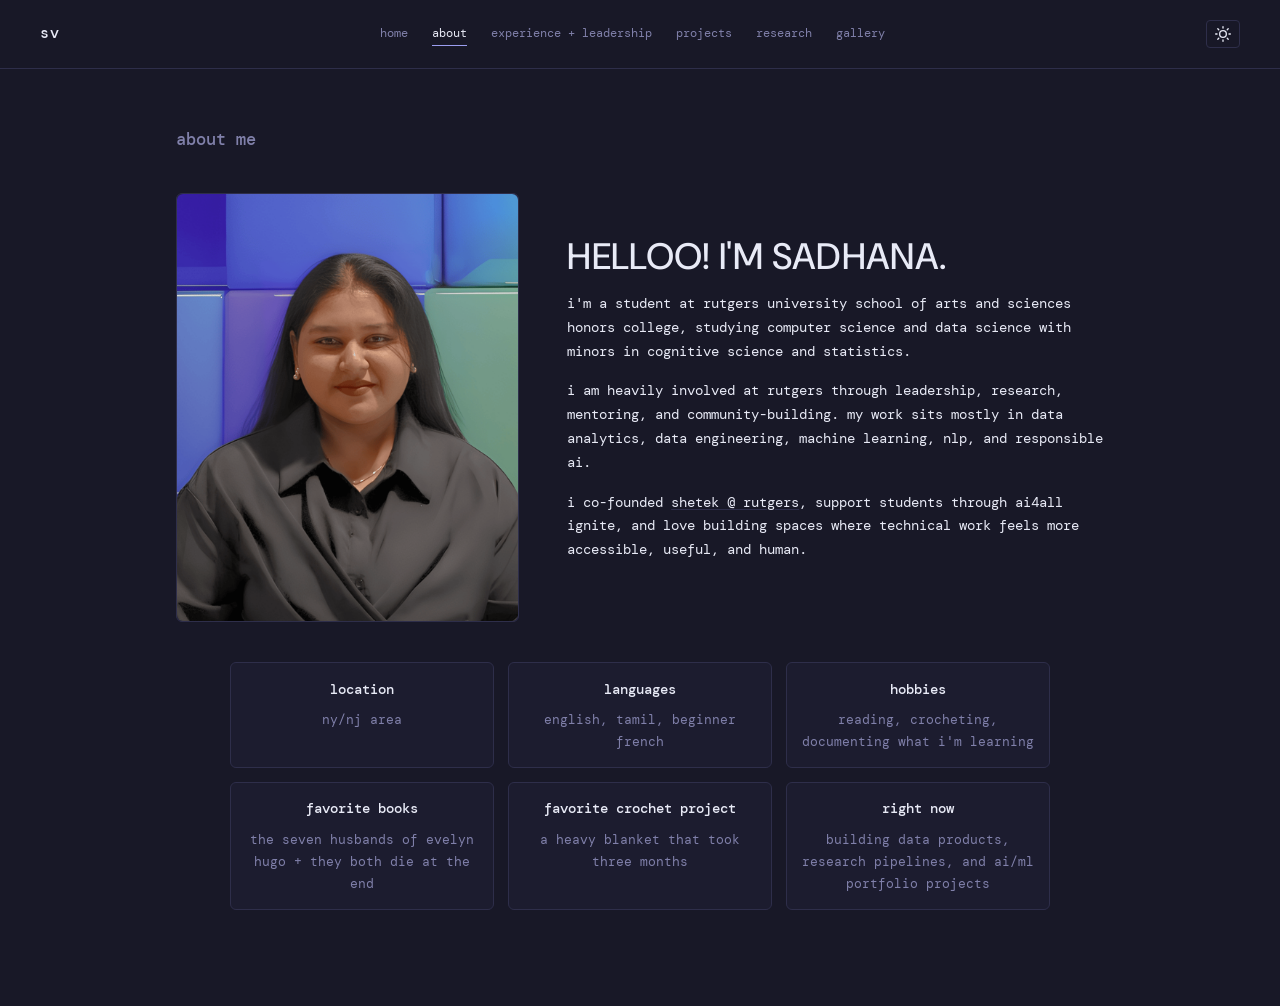
==== commit a2adcb42: "Add files via upload" ====
--- a/about.html
+++ b/about.html
@@ -1,5 +1,5 @@
 <!DOCTYPE html>
-<html lang="en" data-theme="light">
+<html lang="en" data-theme="dark">
 <head>
     <meta charset="UTF-8">
     <meta name="viewport" content="width=device-width, initial-scale=1.0">
--- a/style.css
+++ b/style.css
@@ -230,6 +230,11 @@
     margin: 0;
 }
 
+.social-links a span {
+    font-size: 0.74rem;
+    margin-left: 0.35rem;
+}
+
 /* ===== DIM ===== */
 .dim {
     color: var(--dim);
@@ -802,6 +807,12 @@
     margin-top: 2.7rem;
 }
 
+.prev-line {
+    color: var(--dim);
+    font-size: 0.78rem;
+    margin-top: 0.8rem;
+}
+
 .home-panel h2,
 .section-block h2 {
     color: var(--dim);
@@ -857,8 +868,8 @@
 }
 
 .about-page .about-grid {
-    grid-template-columns: minmax(240px, 0.82fr) minmax(0, 1.18fr);
-    gap: 2.2rem;
+    grid-template-columns: minmax(240px, 0.78fr) minmax(0, 1.22fr);
+    gap: 3rem;
     align-items: stretch;
 }
 
@@ -876,7 +887,11 @@
     display: grid;
     grid-template-columns: repeat(auto-fit, minmax(220px, 1fr));
     gap: 0.85rem;
-    margin-top: 2.5rem;
+    margin: 2.5rem auto 0;
+}
+
+.info-board {
+    max-width: 820px;
 }
 
 .info-board div {
@@ -884,6 +899,7 @@
     border-radius: 6px;
     padding: 0.9rem;
     background: color-mix(in srgb, var(--bg-secondary) 45%, transparent);
+    text-align: center;
 }
 
 .info-board h2 {
@@ -930,6 +946,39 @@
     padding: 1rem 1.1rem;
 }
 
+.logo-card {
+    display: grid;
+    grid-template-columns: 58px minmax(0, 1fr);
+    gap: 1rem;
+    align-items: start;
+}
+
+.org-logo {
+    width: 46px;
+    height: 46px;
+    object-fit: contain;
+    border: 1px solid var(--border);
+    border-radius: 8px;
+    background: var(--bg);
+    padding: 0.45rem;
+    justify-self: center;
+}
+
+.logo-fallback {
+    align-items: center;
+    color: var(--accent);
+    display: flex;
+    font-family: var(--font-sans);
+    font-size: 0.92rem;
+    font-weight: 500;
+    justify-content: center;
+    text-transform: uppercase;
+}
+
+.exp-body {
+    min-width: 0;
+}
+
 .exp-role {
     font-family: var(--font-sans);
     font-size: clamp(1rem, 1.8vw, 1.2rem);
@@ -938,6 +987,14 @@
 
 .exp-desc {
     max-width: 880px;
+}
+
+.activity-board {
+    margin-top: 1.6rem;
+    border: 1px solid var(--border);
+    border-radius: 8px;
+    padding: 1rem 1.1rem;
+    background: color-mix(in srgb, var(--bg-secondary) 28%, transparent);
 }
 
 .page-heading-row {
@@ -980,8 +1037,9 @@
 }
 
 .research-card.compact {
-    grid-template-columns: 76px minmax(0, 1fr);
-    padding: 1rem;
+    grid-template-columns: 96px minmax(0, 1fr);
+    padding: 1.05rem;
+    align-items: start;
 }
 
 .research-card.highlight {
@@ -990,7 +1048,6 @@
 
 .logo-slot {
     align-items: center;
-    aspect-ratio: 1;
     background: var(--bg-secondary);
     border: 1px solid var(--border);
     border-radius: 8px;
@@ -999,7 +1056,15 @@
     font-family: var(--font-sans);
     font-size: 1.05rem;
     justify-content: center;
+    min-height: 88px;
+    padding: 0.8rem;
     text-transform: uppercase;
+}
+
+.logo-slot img {
+    max-width: 58px;
+    max-height: 58px;
+    object-fit: contain;
 }
 
 details {
@@ -1064,6 +1129,15 @@
     }
 
     .logo-slot {
-        width: 72px;
-    }
-}
+        width: 86px;
+        min-height: 72px;
+    }
+
+    .logo-card {
+        grid-template-columns: 1fr;
+    }
+
+    .org-logo {
+        justify-self: start;
+    }
+}
